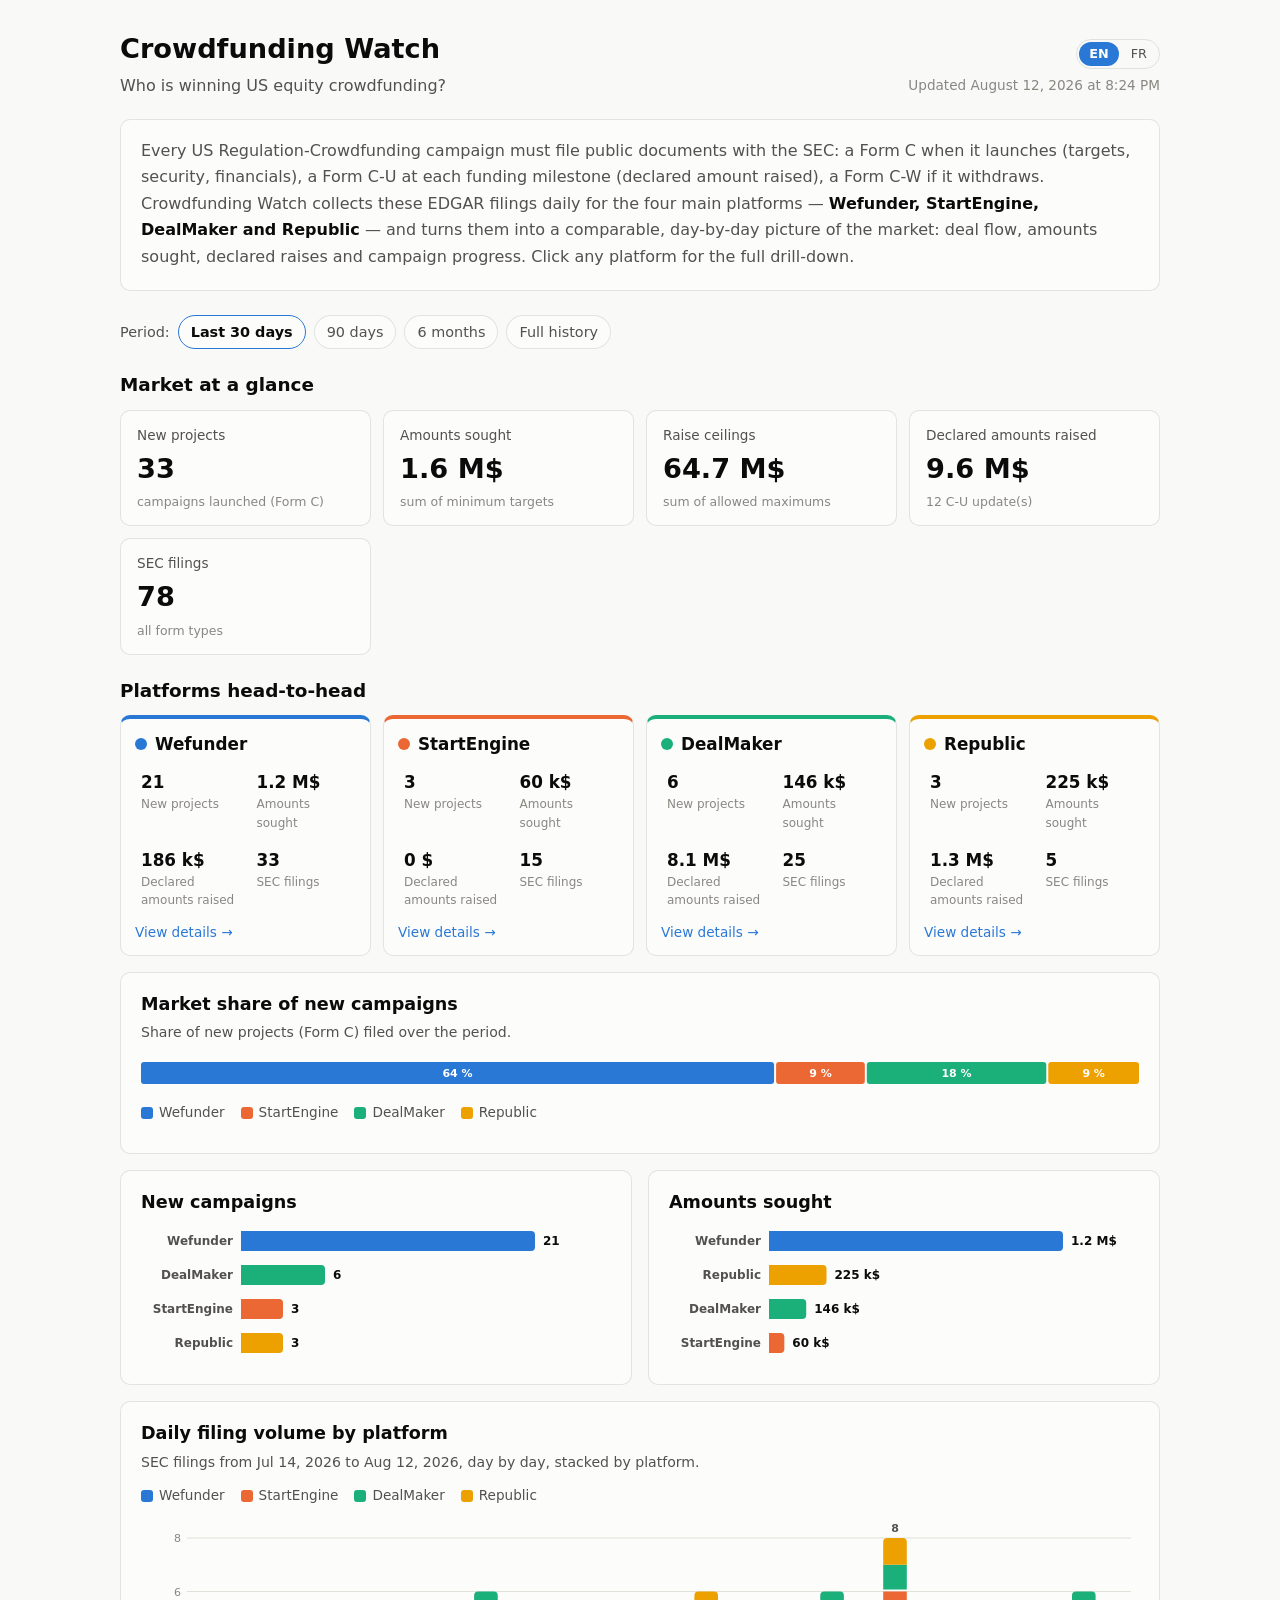
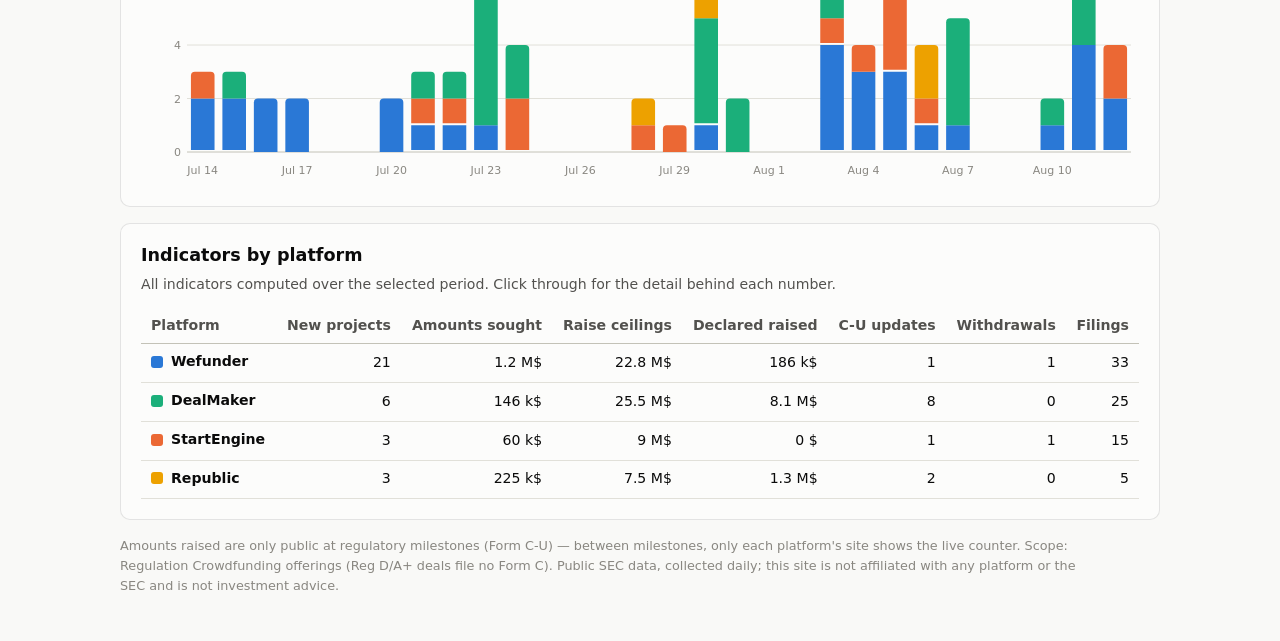
==== index.html @ ddd3c865 "feat: Crowdfunding Watch — comparative daily tracker of US equity crowdfunding via SEC EDGAR Extract" ====
<!DOCTYPE html>
<html lang="en">
<head>
  <meta charset="utf-8">
  <meta name="viewport" content="width=device-width, initial-scale=1">
  <title>Crowdfunding Watch</title>
  <meta name="description" content="Comparative daily tracker of the main US equity-crowdfunding platforms — Wefunder, StartEngine, DealMaker, Republic — from SEC EDGAR filings.">
  <link rel="stylesheet" href="style.css">
  <link rel="icon" href="data:image/svg+xml,%3Csvg xmlns='http://www.w3.org/2000/svg' viewBox='0 0 16 16'%3E%3Crect x='1' y='8' width='3' height='7' rx='1' fill='%232a78d6'/%3E%3Crect x='6' y='4' width='3' height='11' rx='1' fill='%23eb6834'/%3E%3Crect x='11' y='1' width='3' height='14' rx='1' fill='%231baf7a'/%3E%3C/svg%3E">
</head>
<body>
  <header class="site-header">
    <div>
      <h1 data-i18n="brand"></h1>
      <p class="subtitle" id="hero-title" data-i18n="heroTitle"></p>
    </div>
    <div class="header-right">
      <nav class="lang-toggle" aria-label="Language / Langue">
        <button class="lang-btn" data-lang="en" aria-pressed="true">EN</button>
        <button class="lang-btn" data-lang="fr" aria-pressed="false">FR</button>
      </nav>
      <p class="updated" id="updated-at" aria-live="polite"></p>
    </div>
  </header>

  <main>
    <section class="card hero">
      <p data-i18n-html="heroText"></p>
    </section>

    <nav class="filter-row" aria-label="Filters">
      <span class="filter-label" data-i18n="period"></span>
      <button class="range-btn" data-days="30" data-i18n="range30"></button>
      <button class="range-btn" data-days="90" data-i18n="range90"></button>
      <button class="range-btn" data-days="180" data-i18n="range180"></button>
      <button class="range-btn" data-days="0" data-i18n="rangeAll"></button>
    </nav>

    <h2 class="section-title" data-i18n="marketTitle"></h2>
    <section class="kpi-row" id="market-kpis"></section>

    <h2 class="section-title" data-i18n="platformsTitle"></h2>
    <section class="platform-cards" id="platform-cards"></section>

    <section class="card">
      <h2 data-i18n="shareTitle"></h2>
      <p class="card-note" data-i18n="shareNote"></p>
      <div class="chart-wrap"><svg id="share-chart" role="img"></svg></div>
      <div class="legend" id="share-legend" role="list"></div>
    </section>

    <div class="two-col">
      <section class="card">
        <h2 data-i18n="compareNewTitle"></h2>
        <div class="chart-wrap"><svg id="compare-new-chart" role="img"></svg></div>
      </section>
      <section class="card">
        <h2 data-i18n="compareTargetTitle"></h2>
        <div class="chart-wrap"><svg id="compare-target-chart" role="img"></svg></div>
      </section>
    </div>

    <section class="card">
      <h2 data-i18n="compareVolumeTitle"></h2>
      <p class="card-note" id="compare-volume-note"></p>
      <div class="legend" id="compare-volume-legend" role="list"></div>
      <div class="chart-wrap"><svg id="compare-volume-chart" role="img"></svg></div>
    </section>

    <section class="card">
      <h2 data-i18n="compareTableTitle"></h2>
      <p class="card-note" data-i18n="compareTableNote"></p>
      <div class="table-wrap">
        <table id="compare-table">
          <thead>
            <tr>
              <th scope="col" data-i18n="thPlatformCol"></th>
              <th scope="col" class="num" data-i18n="thNew"></th>
              <th scope="col" class="num" data-i18n="thTargetSum"></th>
              <th scope="col" class="num" data-i18n="thMaxSum"></th>
              <th scope="col" class="num" data-i18n="thRaisedSum"></th>
              <th scope="col" class="num" data-i18n="thCU"></th>
              <th scope="col" class="num" data-i18n="thWithdrawn"></th>
              <th scope="col" class="num" data-i18n="thFilings"></th>
            </tr>
          </thead>
          <tbody></tbody>
        </table>
      </div>
    </section>

    <p class="error" id="load-error" hidden data-i18n="loadError"></p>
  </main>

  <footer class="site-footer">
    <p data-i18n="footer"></p>
  </footer>

  <div class="tooltip" id="tooltip" role="status" hidden></div>
  <script src="common.js"></script>
  <script src="home.js"></script>
</body>
</html>
---- style.css ----
/* Wefunder Watch — chart chrome tokens from the validated reference palette */
:root {
  color-scheme: light;
  --page: #f9f9f7;
  --surface-1: #fcfcfb;
  --text-primary: #0b0b0b;
  --text-secondary: #52514e;
  --text-muted: #898781;
  --grid: #e1e0d9;
  --baseline: #c3c2b7;
  --border: rgba(11, 11, 11, 0.10);
  --accent: #2a78d6;
  --series-1: #2a78d6; /* nouveaux projets (C) */
  --series-2: #eb6834; /* amendements (C/A) */
  --series-3: #1baf7a; /* progression (C-U) */
  --series-4: #eda100; /* rapports annuels (C-AR) */
  --series-5: #e87ba4; /* retraits (C-W) */
}
@media (prefers-color-scheme: dark) {
  :root {
    color-scheme: dark;
    --page: #0d0d0d;
    --surface-1: #1a1a19;
    --text-primary: #ffffff;
    --text-secondary: #c3c2b7;
    --text-muted: #898781;
    --grid: #2c2c2a;
    --baseline: #383835;
    --border: rgba(255, 255, 255, 0.10);
    --accent: #3987e5;
    --series-1: #3987e5;
    --series-2: #d95926;
    --series-3: #199e70;
    --series-4: #c98500;
    --series-5: #d55181;
  }
}

* { box-sizing: border-box; }
html { -webkit-text-size-adjust: 100%; }
body {
  margin: 0;
  background: var(--page);
  color: var(--text-primary);
  font: 16px/1.55 system-ui, -apple-system, "Segoe UI", sans-serif;
}
a { color: var(--accent); }

.site-header, main, .site-footer {
  max-width: 1080px;
  margin: 0 auto;
  padding: 0 20px;
}
.site-header {
  display: flex;
  flex-wrap: wrap;
  gap: 8px 24px;
  align-items: baseline;
  justify-content: space-between;
  padding-top: 28px;
}
.site-header h1 { margin: 0 0 4px; font-size: 1.7rem; }
.subtitle { margin: 0; color: var(--text-secondary); max-width: 46rem; }
.updated { color: var(--text-muted); font-size: 0.85rem; margin: 0; }
.header-right { display: flex; flex-direction: column; align-items: flex-end; gap: 6px; }
.lang-toggle { display: flex; gap: 2px; border: 1px solid var(--border); border-radius: 999px; padding: 2px; }
.lang-btn {
  font: inherit;
  font-size: 0.8rem;
  padding: 2px 10px;
  border: 0;
  border-radius: 999px;
  background: transparent;
  color: var(--text-secondary);
  cursor: pointer;
}
.lang-btn[aria-pressed="true"] { background: var(--accent); color: #fff; font-weight: 600; }
.filter-sep { width: 1px; align-self: stretch; background: var(--grid); margin: 0 6px; }
#platform-buttons { display: contents; }

.filter-row {
  display: flex;
  flex-wrap: wrap;
  align-items: center;
  gap: 8px;
  margin: 24px 0 16px;
}
.filter-label { color: var(--text-secondary); font-size: 0.9rem; }
.range-btn {
  font: inherit;
  font-size: 0.9rem;
  padding: 5px 12px;
  border: 1px solid var(--border);
  border-radius: 999px;
  background: var(--surface-1);
  color: var(--text-secondary);
  cursor: pointer;
}
.range-btn:hover { border-color: var(--baseline); }
.range-btn[aria-pressed="true"] {
  color: var(--text-primary);
  border-color: var(--accent);
  font-weight: 600;
}

.kpi-row {
  display: grid;
  grid-template-columns: repeat(auto-fit, minmax(200px, 1fr));
  gap: 12px;
  margin-bottom: 16px;
}
.stat-tile {
  background: var(--surface-1);
  border: 1px solid var(--border);
  border-radius: 10px;
  padding: 14px 16px;
}
.stat-tile .label { color: var(--text-secondary); font-size: 0.85rem; }
.stat-tile .value { font-size: 1.7rem; font-weight: 600; margin-top: 2px; }
.stat-tile .hint { color: var(--text-muted); font-size: 0.78rem; margin-top: 2px; }

.card {
  background: var(--surface-1);
  border: 1px solid var(--border);
  border-radius: 10px;
  padding: 18px 20px 20px;
  margin-bottom: 16px;
}
.card h2 { margin: 0 0 4px; font-size: 1.1rem; }
.card-note { margin: 0 0 12px; color: var(--text-secondary); font-size: 0.88rem; max-width: 60rem; }

.two-col {
  display: grid;
  grid-template-columns: repeat(auto-fit, minmax(320px, 1fr));
  gap: 16px;
  margin-bottom: 16px;
}
.two-col .card { margin-bottom: 0; }

.legend { display: flex; flex-wrap: wrap; gap: 6px 16px; margin-bottom: 10px; }
.legend .key {
  display: inline-flex;
  align-items: center;
  gap: 6px;
  color: var(--text-secondary);
  font-size: 0.85rem;
}
.legend .swatch { width: 12px; height: 12px; border-radius: 3px; }

.chart-wrap { width: 100%; overflow-x: auto; }
.chart-wrap svg { display: block; width: 100%; height: auto; }

.tooltip {
  position: fixed;
  z-index: 10;
  pointer-events: none;
  background: var(--surface-1);
  border: 1px solid var(--border);
  border-radius: 8px;
  box-shadow: 0 4px 14px rgba(0, 0, 0, 0.18);
  padding: 8px 10px;
  font-size: 0.85rem;
  max-width: 280px;
}
.tooltip .tt-title { color: var(--text-muted); margin-bottom: 4px; }
.tooltip .tt-row { display: flex; align-items: center; gap: 7px; }
.tooltip .tt-key { width: 12px; height: 0; border-top: 3px solid; border-radius: 2px; flex: none; }
.tooltip .tt-value { font-weight: 600; }
.tooltip .tt-name { color: var(--text-secondary); }

.progress-feed { list-style: none; margin: 0; padding: 0; }
.progress-feed li {
  padding: 10px 0;
  border-top: 1px solid var(--grid);
  font-size: 0.92rem;
}
.progress-feed li:first-child { border-top: 0; }
.progress-feed .amount { font-weight: 600; }
.progress-feed .date { color: var(--text-muted); font-size: 0.82rem; }
.progress-feed .empty { color: var(--text-muted); }

.table-wrap { overflow-x: auto; }
table { border-collapse: collapse; width: 100%; font-size: 0.88rem; }
th, td { text-align: left; padding: 7px 10px; white-space: nowrap; }
td.num, th.num { text-align: right; font-variant-numeric: tabular-nums; }
thead th {
  color: var(--text-secondary);
  font-weight: 600;
  border-bottom: 1px solid var(--baseline);
}
tbody tr { border-bottom: 1px solid var(--grid); }
tbody tr:hover { background: color-mix(in srgb, var(--accent) 6%, transparent); }
td .issuer { font-weight: 550; }
.form-pill {
  display: inline-block;
  font-size: 0.78rem;
  padding: 1px 8px;
  border-radius: 999px;
  border: 1px solid var(--border);
  color: var(--text-secondary);
}

.error { color: #d03b3b; }
.site-footer { padding-bottom: 32px; }
.site-footer p { color: var(--text-muted); font-size: 0.8rem; max-width: 60rem; }

/* --- home page --- */
.hero { margin-top: 20px; }
.hero p { margin: 0; color: var(--text-secondary); max-width: 64rem; line-height: 1.65; }
.hero strong { color: var(--text-primary); }
.section-title { font-size: 1.15rem; margin: 22px 0 10px; }

.platform-cards {
  display: grid;
  grid-template-columns: repeat(auto-fit, minmax(230px, 1fr));
  gap: 12px;
  margin-bottom: 16px;
}
.platform-card {
  background: var(--surface-1);
  border: 1px solid var(--border);
  border-top: 4px solid var(--platform-color);
  border-radius: 10px;
  padding: 12px 14px;
  display: flex;
  flex-direction: column;
  gap: 8px;
}
.platform-head {
  display: inline-flex;
  align-items: center;
  gap: 8px;
  text-decoration: none;
  color: var(--text-primary);
}
.platform-dot {
  width: 12px;
  height: 12px;
  border-radius: 50%;
  background: var(--platform-color);
  flex: none;
}
h1 .platform-dot { width: 16px; height: 16px; margin-right: 10px; display: inline-block; }
.platform-name { font-weight: 650; font-size: 1.05rem; }
.platform-mini-kpis {
  display: grid;
  grid-template-columns: 1fr 1fr;
  gap: 6px 10px;
}
.mini-kpi { text-decoration: none; border-radius: 6px; padding: 4px 6px; }
.mini-kpi:hover { background: color-mix(in srgb, var(--platform-color) 10%, transparent); }
.mini-kpi .value { font-weight: 650; color: var(--text-primary); font-size: 1.05rem; }
.mini-kpi .label { color: var(--text-muted); font-size: 0.75rem; }
.platform-foot {
  margin-top: auto;
  font-size: 0.85rem;
  text-decoration: none;
  color: var(--accent);
}
.platform-foot:hover { text-decoration: underline; }

.breadcrumb { margin: 0 0 2px; font-size: 0.85rem; }
.breadcrumb a { text-decoration: none; color: var(--text-secondary); }
.breadcrumb a:hover { color: var(--accent); }

a.stat-tile { text-decoration: none; color: inherit; display: block; }
a.stat-tile:hover { border-color: var(--accent); }
.legend a.key { text-decoration: none; }
.legend a.key:hover span:last-child { text-decoration: underline; }
.platform-link { display: inline-flex; align-items: center; gap: 8px; text-decoration: none; color: inherit; }
.platform-link .swatch { width: 12px; height: 12px; border-radius: 3px; flex: none; }
.platform-link:hover .issuer { text-decoration: underline; }
#compare-table td.num a { text-decoration: none; color: inherit; }
#compare-table td.num a:hover { color: var(--accent); text-decoration: underline; }
#share-chart { max-width: 100%; }
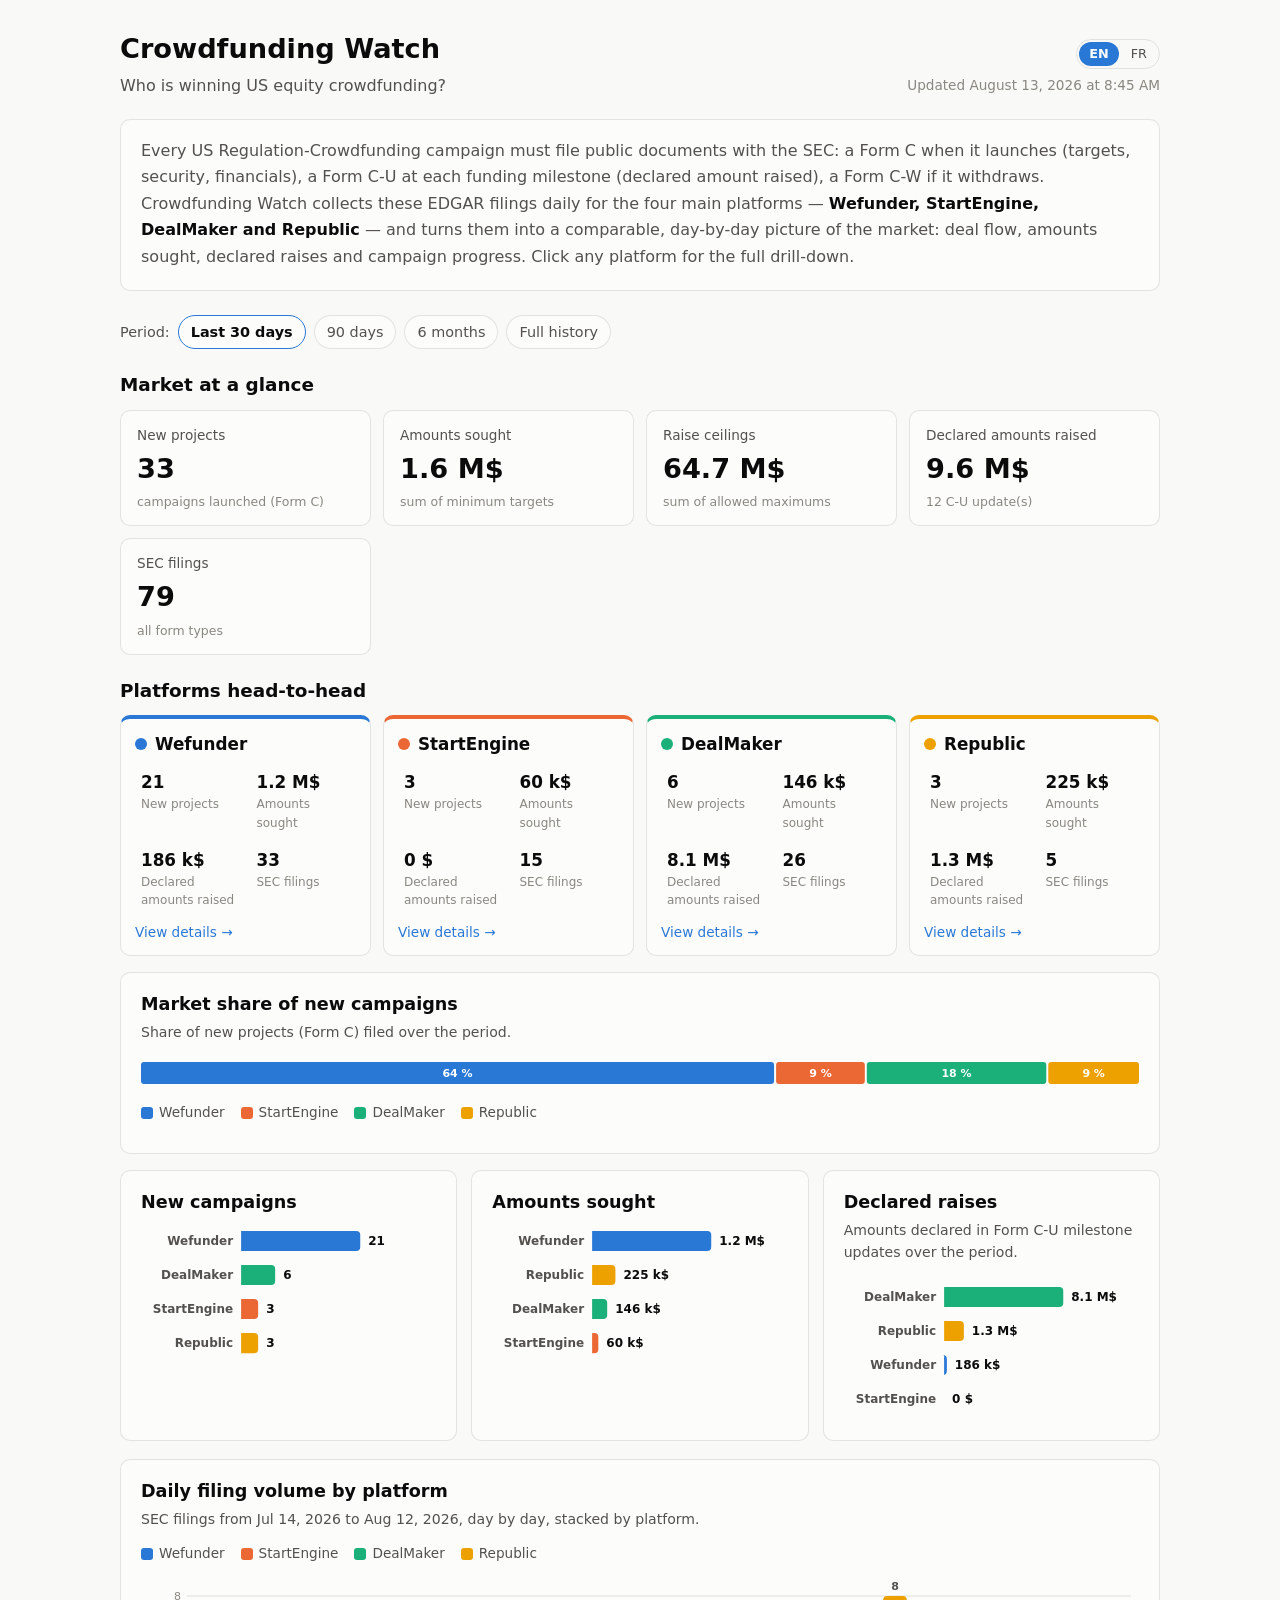
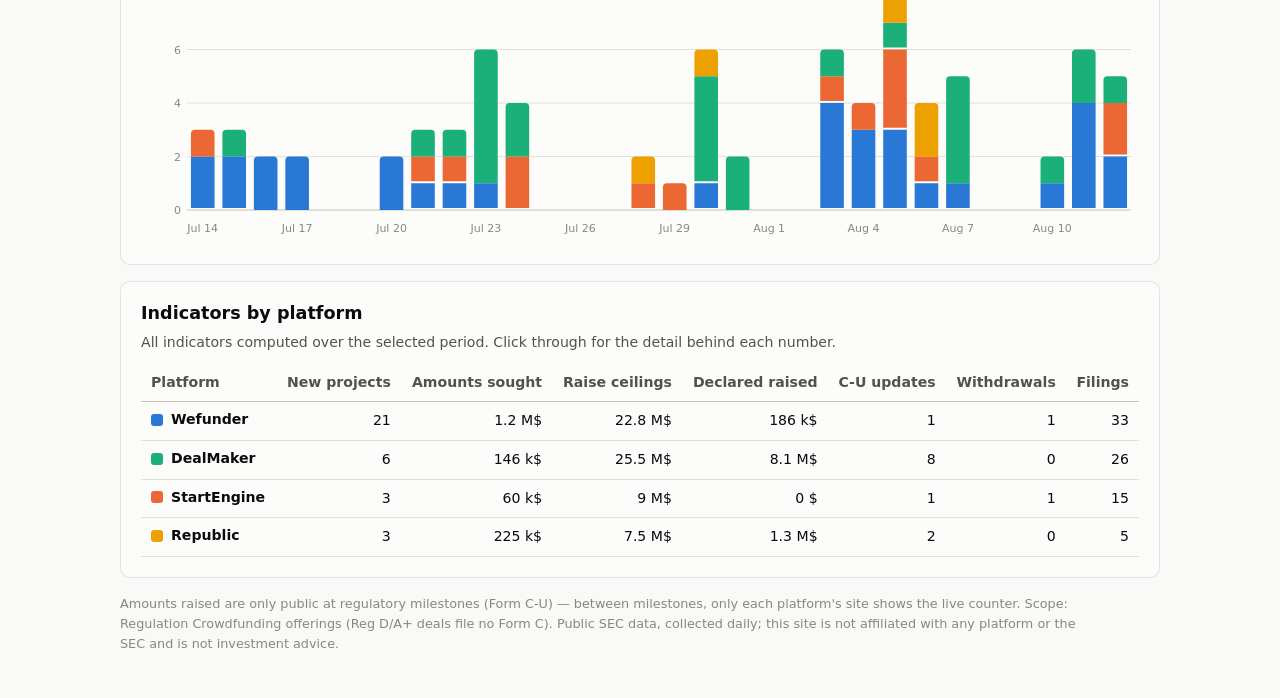
==== commit 90f9eeae: "feat: declared-raises comparison chart on the home page Horizontal per-platform bars of the amounts " ====
--- a/index.html
+++ b/index.html
@@ -49,7 +49,7 @@
       <div class="legend" id="share-legend" role="list"></div>
     </section>
 
-    <div class="two-col">
+    <div class="compare-row">
       <section class="card">
         <h2 data-i18n="compareNewTitle"></h2>
         <div class="chart-wrap"><svg id="compare-new-chart" role="img"></svg></div>
@@ -57,6 +57,11 @@
       <section class="card">
         <h2 data-i18n="compareTargetTitle"></h2>
         <div class="chart-wrap"><svg id="compare-target-chart" role="img"></svg></div>
+      </section>
+      <section class="card">
+        <h2 data-i18n="compareRaisedTitle"></h2>
+        <p class="card-note" data-i18n="compareRaisedNote"></p>
+        <div class="chart-wrap"><svg id="compare-raised-chart" role="img"></svg></div>
       </section>
     </div>
 
--- a/style.css
+++ b/style.css
@@ -259,6 +259,14 @@
 }
 .platform-foot:hover { text-decoration: underline; }
 
+.compare-row {
+  display: grid;
+  grid-template-columns: repeat(auto-fit, minmax(300px, 1fr));
+  gap: 14px;
+  margin-bottom: 18px;
+}
+.compare-row .card { margin: 0; }
+
 .breadcrumb { margin: 0 0 2px; font-size: 0.85rem; }
 .breadcrumb a { text-decoration: none; color: var(--text-secondary); }
 .breadcrumb a:hover { color: var(--accent); }
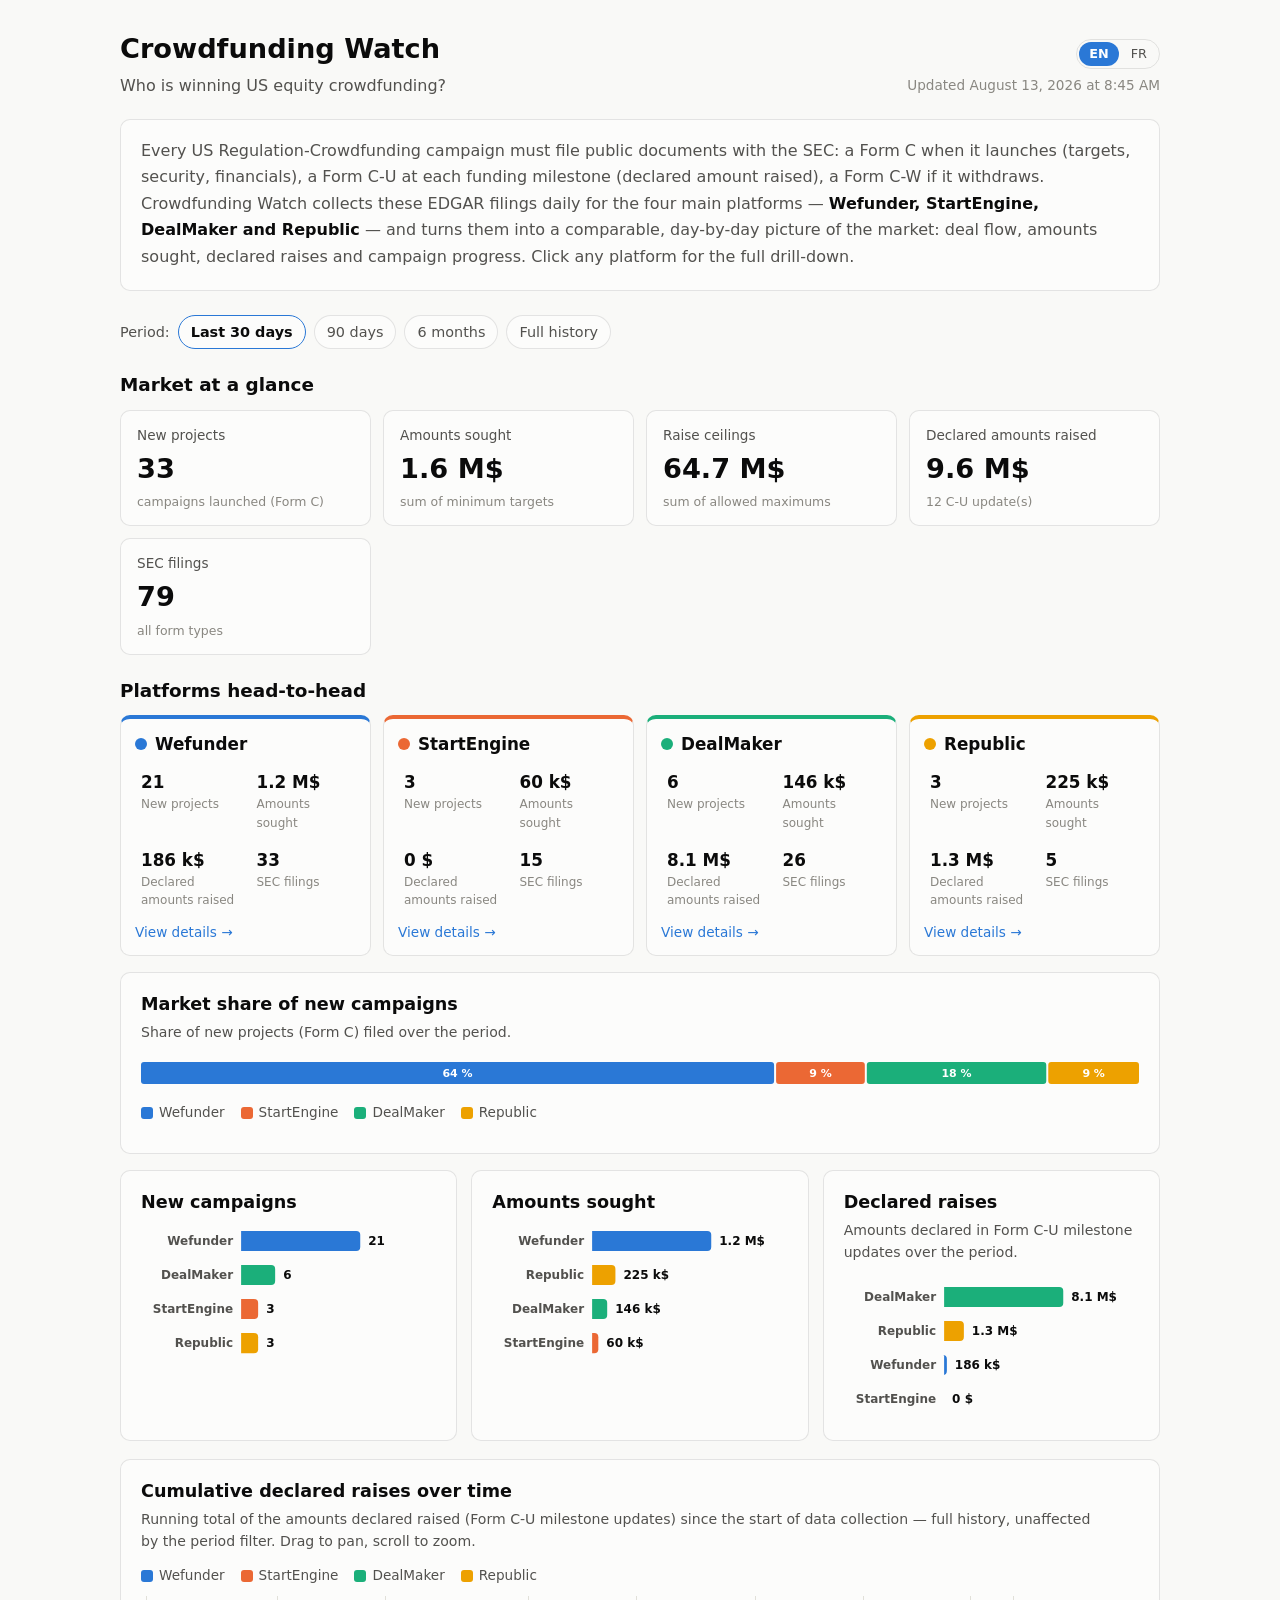
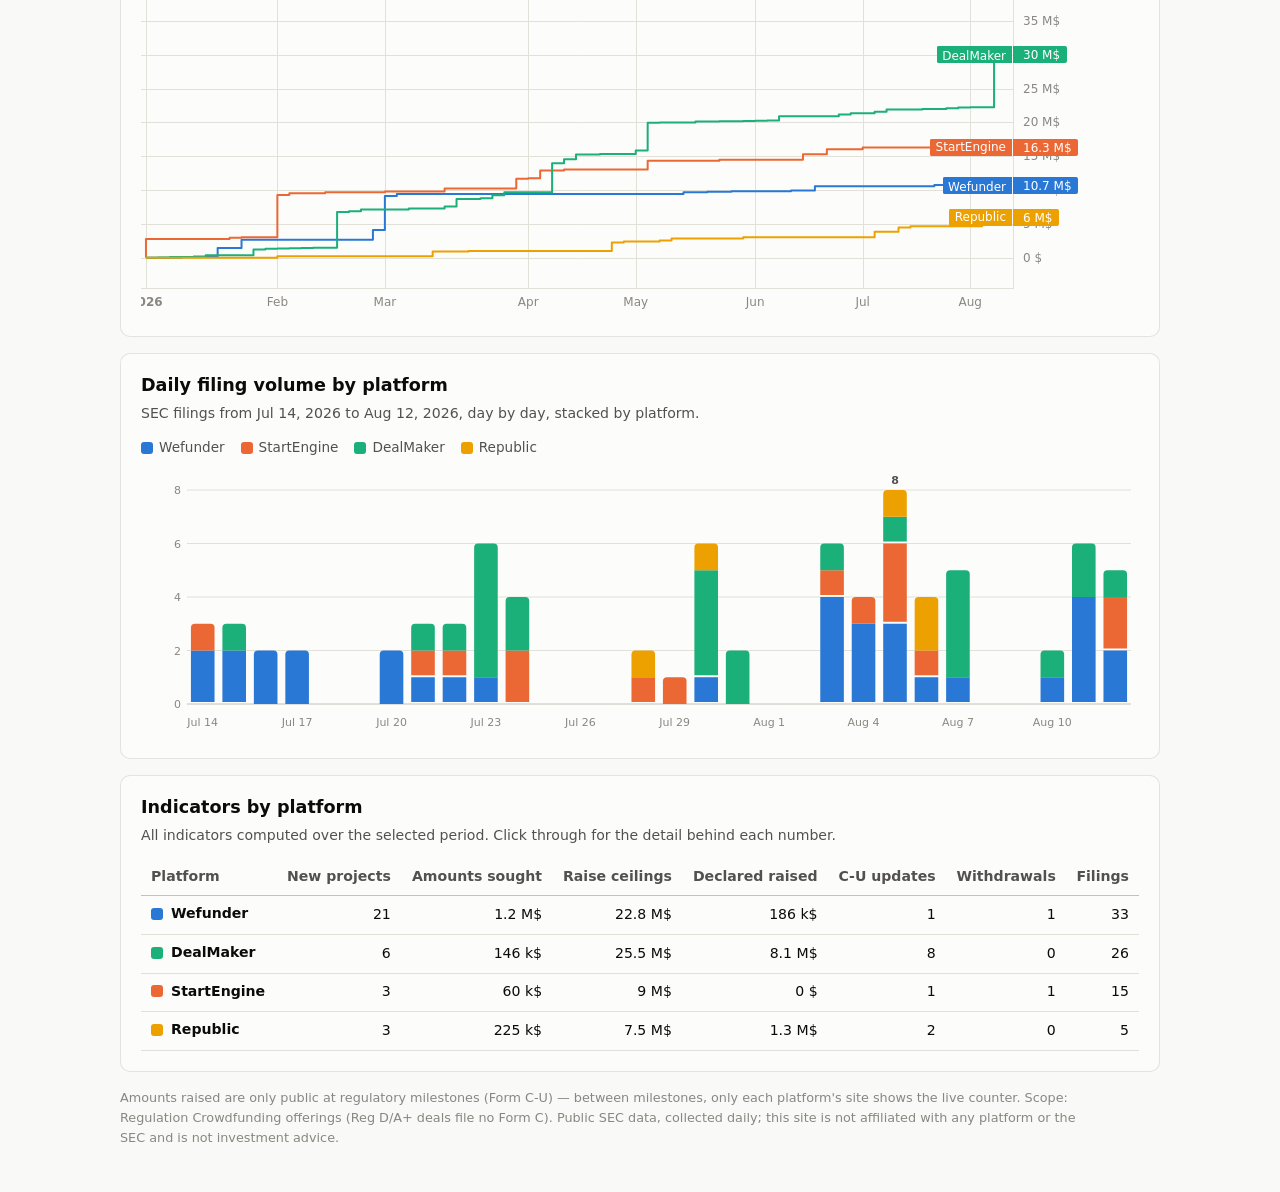
==== commit 6981c061: "feat: interactive time chart of cumulative declared raises (Lightweight Charts) Per-platform step li" ====
--- a/index.html
+++ b/index.html
@@ -66,6 +66,13 @@
     </div>
 
     <section class="card">
+      <h2 data-i18n="raisedTimeTitle"></h2>
+      <p class="card-note" data-i18n="raisedTimeNote"></p>
+      <div class="legend" id="raised-time-legend" role="list"></div>
+      <div id="raised-time-chart"></div>
+    </section>
+
+    <section class="card">
       <h2 data-i18n="compareVolumeTitle"></h2>
       <p class="card-note" id="compare-volume-note"></p>
       <div class="legend" id="compare-volume-legend" role="list"></div>
@@ -102,6 +109,7 @@
   </footer>
 
   <div class="tooltip" id="tooltip" role="status" hidden></div>
+  <script src="vendor/lightweight-charts.standalone.production.js"></script>
   <script src="common.js"></script>
   <script src="home.js"></script>
 </body>
--- a/style.css
+++ b/style.css
@@ -259,6 +259,8 @@
 }
 .platform-foot:hover { text-decoration: underline; }
 
+#raised-time-chart { height: 320px; }
+
 .compare-row {
   display: grid;
   grid-template-columns: repeat(auto-fit, minmax(300px, 1fr));
